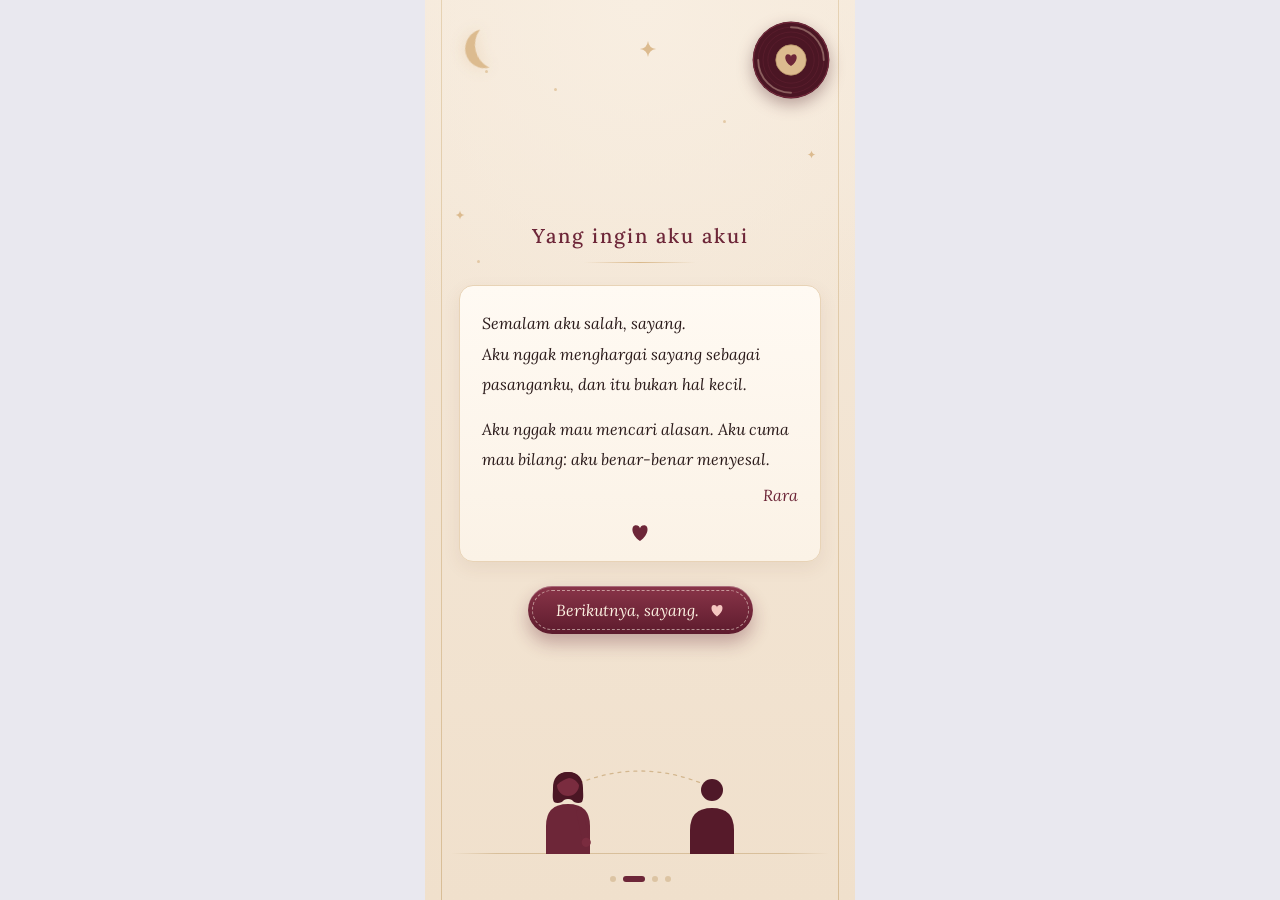
==== dear idan/index2.html @ a8b791eb "Add files via upload" ====
<!DOCTYPE html>
<html lang="id">
<head>
<meta charset="UTF-8">
<meta name="viewport" content="width=device-width, initial-scale=1, viewport-fit=cover">
<title>Dear Idan</title>
<link rel="preconnect" href="https://fonts.googleapis.com">
<link rel="preconnect" href="https://fonts.gstatic.com" crossorigin>
<link href="https://fonts.googleapis.com/css2?family=Lora:ital,wght@0,400;0,500;1,400;1,500&display=swap" rel="stylesheet">
<link rel="stylesheet" href="style.css">
</head>
<body data-page="2">
<main class="stage">
  <section class="content">
    <h1 class="title">Yang ingin aku akui</h1>
    <div class="rule"></div>
    <div class="card letter">
      <p>Semalam aku salah, sayang.<br>Aku nggak menghargai sayang sebagai pasanganku, dan itu bukan hal kecil.</p>
      <p>Aku nggak mau mencari alasan. Aku cuma mau bilang: aku benar-benar menyesal.</p>
      <p class="sign">Rara</p>
      <svg class="heart mid" viewBox="-8 -8 16 16" aria-hidden="true"><path d="M0 6.5C-7 1.5-6.5-5-3-5C-1.2-5 0-3.8 0-2.5C0-3.8 1.2-5 3-5C6.5-5 7 1.5 0 6.5Z"/></svg>
    </div>
    <div class="actions">
      <a class="btn btn-next" href="index3.html">Berikutnya, sayang.
        <svg class="heart" viewBox="-8 -8 16 16" aria-hidden="true"><path d="M0 6.5C-7 1.5-6.5-5-3-5C-1.2-5 0-3.8 0-2.5C0-3.8 1.2-5 3-5C6.5-5 7 1.5 0 6.5Z"/></svg>
      </a>
    </div>
  </section>
</main>
<script src="script.js"></script>
</body>
</html>
---- dear idan/style.css ----
:root{
  --cream:#f3e7d8;
  --paper:#fdf8f1;
  --wine:#6d2638;
  --wine-deep:#4b1624;
  --tan:#dcc4a3;
  --gold:#d9b88a;
  --ink:#2a1a1a;
  --stop:calc(50% - 102px);
}

*{box-sizing:border-box;margin:0;padding:0;-webkit-tap-highlight-color:transparent}

html,body{min-height:100%}

body{
  background:#e9e8ef;
  font-family:"Lora",Georgia,"Times New Roman",serif;
  color:var(--ink);
  display:flex;
  justify-content:center;
}

.stage{
  position:relative;
  width:100%;
  max-width:430px;
  min-height:100vh;
  min-height:100dvh;
  overflow:hidden;
  background:
    radial-gradient(120% 60% at 50% 0%,#f8eee1 0%,rgba(248,238,225,0) 70%),
    linear-gradient(180deg,#f5e9da 0%,#f0e0cc 100%);
}

.stage::before,
.stage::after{
  content:"";
  position:absolute;
  top:0;
  bottom:0;
  width:1px;
  background:linear-gradient(180deg,#e6d2b3,#d8bd96);
  z-index:1;
}
.stage::before{left:16px}
.stage::after{right:16px}

.content{
  position:relative;
  z-index:2;
  min-height:100vh;
  min-height:100dvh;
  display:flex;
  flex-direction:column;
  align-items:center;
  justify-content:center;
  padding:132px 34px 176px;
  text-align:center;
}

.kicker{
  font-size:13px;
  letter-spacing:.22em;
  color:#8a5a52;
}

 .vol{
  --fill:70%;
  position:absolute;
  top:108px;
  right:24px;
  z-index:6;
  width:80px;
  height:18px;
  margin:0;
  background:transparent;
  cursor:pointer;
  -webkit-appearance:none;
  appearance:none;
  opacity:0;
  pointer-events:none;
  transition:opacity 1.3s ease;
}
.vol.show{
  opacity:1;
  pointer-events:auto;
}
.vol::-webkit-slider-runnable-track{
  height:4px;
  border-radius:4px;
  background:linear-gradient(90deg,var(--wine) var(--fill),#dcc4a3 var(--fill));
}
.vol::-moz-range-track{
  height:4px;
  border-radius:4px;
  background:#dcc4a3;
}
.vol::-moz-range-progress{
  height:4px;
  border-radius:4px;
  background:var(--wine);
}
.vol::-webkit-slider-thumb{
  -webkit-appearance:none;
  width:16px;
  height:16px;
  margin-top:-6px;
  border-radius:50%;
  border:2px solid #fffaf3;
  background:var(--wine);
  box-shadow:0 2px 5px rgba(70,20,30,.4);
}
.vol::-moz-range-thumb{
  width:12px;
  height:12px;
  border-radius:50%;
  border:2px solid #fffaf3;
  background:var(--wine);
  box-shadow:0 2px 5px rgba(70,20,30,.4);
}
.vol:focus-visible{
  outline:3px solid rgba(109,38,56,.45);
  outline-offset:4px;
  border-radius:6px;
} 

.envelope{
  width:158px;
  height:auto;
  margin:22px 0 26px;
  filter:drop-shadow(0 9px 10px rgba(80,25,40,.28));
}

.envelope{overflow:visible}

.flap{
  transform-box:view-box;
  transform-origin:80px 0;
  transition:transform .55s ease,fill .55s ease;
}
.seal{transition:opacity .3s ease}
.paper{
  opacity:0;
  transform:translateY(8px);
  transition:opacity .4s ease .3s,transform .5s ease .3s;
}

body.opening .flap{
  transform:scaleY(-1);
  fill:#6b2335;
}
body.opening .seal{opacity:0}
body.opening .paper{
  opacity:1;
  transform:translateY(0);
}

body.opening .content>.envelope{
  transform:scale(14);
  transform-origin:50% 46%;
  filter:none;
  transition:transform 1.2s cubic-bezier(.65,0,.35,1) .45s;
  transition-delay:.45s;
}
body.opening .content>.kicker,
body.opening .content>.lead,
body.opening .content>.actions{
  opacity:0;
  transition:opacity .4s ease;
  transition-delay:0s;
}
body.opening .boy,
body.opening .girl,
body.opening .player,
body.opening .note,
body.opening .arc,
body.opening .dots,
body.opening .ground-line{
  opacity:0;
  transition:opacity .1s ease;
}

.lead{
  font-style:italic;
  font-size:19px;
  line-height:1.6;
  max-width:250px;
}

.title{
  font-size:20px;
  font-weight:500;
  letter-spacing:.1em;
  color:var(--wine);
  line-height:1.4;
}

.rule{
  width:112px;
  height:1px;
  margin:12px auto 22px;
  background:linear-gradient(90deg,transparent,var(--gold),transparent);
}

.card{
  width:100%;
  background:linear-gradient(180deg,#fffaf3,#fbf2e6);
  border:1px solid #e8d3b6;
  border-radius:14px;
  padding:22px 22px 18px;
  box-shadow:0 6px 18px rgba(110,60,40,.08);
}

.letter p{
  font-style:italic;
  font-size:16px;
  line-height:1.9;
  text-align:left;
}
.letter p+p{margin-top:14px}
.letter .sign{
  text-align:right;
  color:var(--wine);
  margin-top:6px;
}

.heart{
  width:16px;
  height:16px;
  fill:var(--wine);
  display:block;
  flex:none;
}
.heart.mid{
  width:22px;
  height:22px;
  margin:10px auto 0;
}

.promises{
  width:100%;
  display:flex;
  flex-direction:column;
  gap:12px;
}

.promise{
  display:flex;
  align-items:center;
  gap:14px;
  text-align:left;
  padding:14px 16px;
  background:linear-gradient(180deg,#fffaf3,#fbf2e6);
  border:1px solid #e8d3b6;
  border-radius:14px;
  box-shadow:0 5px 14px rgba(110,60,40,.07);
}
.promise p{
  font-style:italic;
  font-size:14.5px;
  line-height:1.6;
}

.badge{
  flex:none;
  width:36px;
  height:36px;
  border-radius:50%;
  display:grid;
  place-items:center;
  background:radial-gradient(circle at 35% 30%,#8f3d52,#5b1a2b);
  box-shadow:0 3px 7px rgba(80,25,40,.3);
}
.badge .heart{
  width:17px;
  height:17px;
  fill:#f6e2c8;
}

.closing{
  margin-top:20px;
  font-style:italic;
  font-weight:500;
  font-size:14px;
  color:var(--wine-deep);
  padding-top:16px;
  border-top:1px solid #e3cfb0;
  width:70%;
}

.actions{
  margin-top:24px;
  display:flex;
  justify-content:center;
}
.actions.stack{
  width:100%;
  flex-direction:column;
  gap:12px;
}

.btn{
  display:inline-flex;
  align-items:center;
  justify-content:center;
  gap:10px;
  font-family:inherit;
  text-decoration:none;
  cursor:pointer;
  border:0;
  border-radius:999px;
  color:#fbefe0;
  transition:transform .2s ease,box-shadow .2s ease;
}
.btn:focus-visible{
  outline:3px solid rgba(109,38,56,.45);
  outline-offset:3px;
}

.btn-open{
  padding:12px 26px;
  font-size:15px;
  background:linear-gradient(180deg,#7d2f43,#5e1b2d);
  box-shadow:0 7px 14px rgba(95,28,47,.3),inset 0 1px 0 rgba(255,255,255,.22);
}
.btn-open:active{transform:scale(.96)}

.btn-next{
  position:relative;
  padding:14px 28px;
  font-style:italic;
  font-size:16px;
  background:linear-gradient(180deg,#8a3549,#5d1b2d);
  box-shadow:0 9px 18px rgba(95,28,47,.32),inset 0 1px 0 rgba(255,255,255,.28);
  animation:floaty 3.2s ease-in-out infinite;
}
.btn-next::before{
  content:"";
  position:absolute;
  inset:4px;
  border:1.5px dashed rgba(251,239,224,.55);
  border-radius:999px;
  pointer-events:none;
}
.btn-next .heart{
  fill:#f5c6c0;
  animation:beat 1.4s ease-in-out infinite;
}
.btn-next:active{transform:scale(.95)}

.btn-yes{
  width:100%;
  padding:15px;
  font-size:16px;
  background:linear-gradient(180deg,#7b2d41,#5c1a2b);
  box-shadow:0 8px 16px rgba(95,28,47,.28),inset 0 1px 0 rgba(255,255,255,.22);
}
.btn-wait{
  width:100%;
  padding:14px;
  font-size:16px;
  color:var(--wine);
  background:transparent;
  border:1.5px solid #8a3d50;
}
.btn-yes:active,
.btn-wait:active{transform:scale(.98)}

.answer{
  padding:24px 22px 20px;
  transition:opacity .35s ease;
}
.answer.swap{opacity:0}
.answer .small{
  font-style:italic;
  font-size:14px;
}
.answer .big{
  margin-top:10px;
  font-style:italic;
  font-size:21px;
  line-height:1.45;
  color:var(--wine);
}

.fine{
  margin-top:16px;
  font-style:italic;
  font-size:12px;
  color:#8a5a52;
}

.sky{
  position:absolute;
  inset:0;
  z-index:1;
  pointer-events:none;
}
.moon{
  position:absolute;
  top:28px;
  left:32px;
  width:42px;
  height:auto;
  transform:rotate(-14deg);
  filter:drop-shadow(0 0 8px rgba(220,187,143,.45));
}
.spark{
  position:absolute;
  height:auto;
  animation:twinkle 4s ease-in-out infinite;
}
.sp1{top:40px;right:46%;width:18px}
.sp2{top:210px;left:7%;width:10px;animation-delay:1.2s}
.sp3{top:150px;right:9%;width:9px;animation-delay:2.2s}
.dust{
  position:absolute;
  width:3px;
  height:3px;
  border-radius:50%;
  background:#dcbb8f;
  opacity:.7;
}
.d1{top:88px;left:30%}
.d2{top:120px;right:30%}
.d3{top:260px;left:12%}
.d4{top:300px;right:12%}
.d5{top:70px;left:14%}

.ground-line{
  position:absolute;
  left:26px;
  right:26px;
  bottom:46px;
  height:1px;
  z-index:2;
  background:linear-gradient(90deg,transparent,#d8bf9b 12%,#d8bf9b 88%,transparent);
}

.girl{
  position:absolute;
  bottom:46px;
  left:var(--stop);
  width:80px;
  height:90px;
  z-index:3;
}
.girl svg{
  display:block;
  width:80px;
  height:90px;
  overflow:visible;
  transform-origin:50% 100%;
}
.arm{
  transform-box:view-box;
  transform-origin:42px 49px;
  transform:rotate(78deg);
  transition:transform .6s ease;
}

.boy{
  position:absolute;
  bottom:46px;
  left:calc(50% + 42px);
  width:60px;
  height:80px;
  z-index:3;
}
.boy svg{
  display:block;
  width:60px;
  height:80px;
}

.arc{
  position:absolute;
  bottom:110px;
  left:50%;
  width:140px;
  height:30px;
  margin-left:-70px;
  z-index:2;
  overflow:visible;
}

.player{
  position:absolute;
  bottom:46px;
  left:calc(50% - 40px);
  width:80px;
  height:70px;
  z-index:3;
}
.player svg{
  display:block;
  width:80px;
  height:70px;
  overflow:visible;
}
.pbtn{
  transform-box:fill-box;
  transform-origin:center;
}
.pause-icon{opacity:0;transition:opacity .4s ease}
.play-icon{transition:opacity .4s ease}
.playing .pause-icon{opacity:1}
.playing .play-icon{opacity:0}
.pdot{
  transform-box:fill-box;
  transform-origin:center;
}
.playing .pdot{animation:prog 7s linear infinite}

.note{
  position:absolute;
  bottom:118px;
  left:calc(50% - 4px);
  z-index:3;
  font-size:15px;
  color:var(--wine);
  opacity:0;
  pointer-events:none;
}
.note::before{content:"\266A"}
.note.n2{left:calc(50% + 12px);font-size:12px}
.note.n2::before{content:"\266B"}
.playing .note{animation:notefloat 3.6s ease-in infinite}
.playing .note.n2{animation-delay:1.7s}

.dots{
  position:absolute;
  bottom:18px;
  left:0;
  right:0;
  z-index:3;
  display:flex;
  justify-content:center;
  align-items:center;
  gap:7px;
}
.dots i{
  display:block;
  width:6px;
  height:6px;
  border-radius:50%;
  background:var(--tan);
  transition:width .4s ease,background .4s ease;
}
.dots i.on{
  width:22px;
  border-radius:4px;
  background:var(--wine);
}

.disc{
  position:absolute;
  top:20px;
  right:24px;
  z-index:6;
  width:80px;
  height:80px;
  display:block;
  background:none;
  border:0;
  font-family:inherit;
  cursor:pointer;
  opacity:0;
  transform:translateY(-14px) scale(.9);
  pointer-events:none;
  transition:opacity 1.3s ease,transform 1.3s ease;
}
.disc.show{
  opacity:1;
  transform:none;
  pointer-events:auto;
}
.disc:focus-visible{
  outline:3px solid rgba(109,38,56,.45);
  outline-offset:4px;
  border-radius:50%;
}
.disc svg{
  display:block;
  width:80px;
  height:80px;
  border-radius:50%;
  filter:drop-shadow(0 6px 8px rgba(70,20,30,.35));
  animation:spin 5s linear infinite;
}
.disc.off svg{animation-play-state:paused}
.disc-note{
  position:absolute;
  top:50%;
  right:calc(100% + 10px);
  width:124px;
  transform:translateY(-50%);
  font:600 10.5px/1.4 system-ui,-apple-system,"Segoe UI",Roboto,sans-serif;
  color:var(--wine-deep);
  background:rgba(255,250,242,.94);
  border:1px solid #e4cdb0;
  border-radius:8px;
  padding:5px 8px;
  text-align:center;
  opacity:0;
  pointer-events:none;
  transition:opacity .6s ease;
}
.disc.hint .disc-note{opacity:1}

.floater{
  position:absolute;
  bottom:96px;
  z-index:7;
  pointer-events:none;
  opacity:0;
  animation:heartrise 3.4s ease-out forwards;
}
.floater svg{
  display:block;
  fill:#b04560;
}

.intro .sky,
.intro .boy,
.intro .arc,
.intro .dots{opacity:0}

.sky,
.boy,
.arc,
.dots{transition:opacity 2s ease}

.content>*{
  transition:opacity 1.8s ease,transform 1.8s ease;
}
.intro .content>*{
  opacity:0;
  transform:translateY(12px);
}
.content>*:nth-child(2){transition-delay:.25s}
.content>*:nth-child(3){transition-delay:.5s}
.content>*:nth-child(4){transition-delay:.75s}

body:not([data-page="1"]) .content>*{
  animation:rise 1.1s ease both;
}
body:not([data-page="1"]) .content>*:nth-child(2){animation-delay:.12s}
body:not([data-page="1"]) .content>*:nth-child(3){animation-delay:.24s}
body:not([data-page="1"]) .content>*:nth-child(4){animation-delay:.36s}
body:not([data-page="1"]) .content>*:nth-child(5){animation-delay:.48s}
body:not([data-page="1"]) .content>*:nth-child(6){animation-delay:.6s}

.stage.leave .content{
  opacity:0;
  transition:opacity .38s ease;
}

.away .girl{left:-110px}
.walk .girl{transition:left 3.6s cubic-bezier(.45,.05,.4,1)}
.walk .girl svg{animation:step .6s ease-in-out 6}
.reach .arm{transform:rotate(0deg)}
.press .arm{animation:tap .5s ease}
.press .pbtn{animation:pushed .5s ease}

@keyframes spin{to{transform:rotate(360deg)}}

@keyframes beat{
  0%,100%{transform:scale(1)}
  15%{transform:scale(1.28)}
  30%{transform:scale(1)}
  45%{transform:scale(1.18)}
  60%{transform:scale(1)}
}

@keyframes floaty{
  0%,100%{transform:translateY(0)}
  50%{transform:translateY(-4px)}
}

@keyframes rise{
  from{opacity:0;transform:translateY(12px)}
  to{opacity:1;transform:none}
}

@keyframes step{
  0%{transform:translateY(0) rotate(0)}
  25%{transform:translateY(-4px) rotate(3deg)}
  50%{transform:translateY(0) rotate(0)}
  75%{transform:translateY(-4px) rotate(-3deg)}
  100%{transform:translateY(0) rotate(0)}
}

@keyframes tap{
  0%{transform:rotate(0deg)}
  40%{transform:rotate(8deg)}
  100%{transform:rotate(0deg)}
}

@keyframes pushed{
  0%{transform:scale(1)}
  40%{transform:scale(.82)}
  100%{transform:scale(1)}
}

@keyframes twinkle{
  0%,100%{opacity:.35;transform:scale(.85)}
  50%{opacity:1;transform:scale(1.1)}
}

@keyframes prog{
  from{transform:translateX(0)}
  to{transform:translateX(24px)}
}

@keyframes notefloat{
  0%{opacity:0;transform:translate(0,0)}
  15%{opacity:.9}
  100%{opacity:0;transform:translate(10px,-34px)}
}

@keyframes heartrise{
  0%{opacity:0;transform:translateY(0) scale(.6)}
  15%{opacity:.95}
  100%{opacity:0;transform:translateY(-320px) scale(1.1)}
}

.answer.sad .small,
.answer.sad .big{display:none}

.scatter{
  position:relative;
  height:190px;
  margin:0 auto;
}
.scatter .pic{
  position:absolute;
  left:50%;
  top:50%;
  width:120px;
  height:auto;
  transform:translate(-50%,-50%);
}
.scatter .w{
  position:absolute;
  font-style:italic;
  font-size:19px;
  color:var(--wine);
  transform:rotate(var(--r));
  animation:bob 3s ease-in-out infinite;
}
.scatter .w1{top:6px;left:6px;--r:-8deg}
.scatter .w2{top:16px;right:4px;--r:6deg;animation-delay:.5s}
.scatter .w3{bottom:20px;left:12px;--r:5deg;animation-delay:1s}
.scatter .w4{bottom:4px;right:6px;--r:-6deg;font-size:23px;animation-delay:1.5s}

@keyframes bob{
  0%,100%{transform:rotate(var(--r)) translateY(0)}
  50%{transform:rotate(var(--r)) translateY(-4px)}
}

.popup{
  position:fixed;
  top:0;
  bottom:0;
  left:50%;
  width:100%;
  max-width:430px;
  transform:translateX(-50%);
  z-index:10;
  display:flex;
  align-items:center;
  justify-content:center;
  padding:28px;
  background:rgba(75,22,36,.48);
  opacity:0;
  visibility:hidden;
  transition:opacity .4s ease,visibility 0s linear .4s;
}
.popup.show{
  opacity:1;
  visibility:visible;
  transition:opacity .4s ease;
}
.popup-box{
  position:relative;
  width:100%;
  max-width:320px;
  text-align:center;
  background:linear-gradient(180deg,#fffaf3,#fbf2e6);
  border:1px solid #e8d3b6;
  border-radius:24px;
  padding:46px 24px 26px;
  box-shadow:0 20px 44px rgba(60,16,28,.4);
  opacity:0;
  transform:scale(.6) translateY(24px);
}
.popup.show .popup-box{
  animation:popin .65s cubic-bezier(.2,1.4,.4,1) .1s forwards;
}
.popup-badge{
  position:absolute;
  top:-30px;
  left:50%;
  width:60px;
  height:60px;
  margin-left:-30px;
  border-radius:50%;
  display:grid;
  place-items:center;
  background:radial-gradient(circle at 35% 30%,#8f3d52,#5b1a2b);
  box-shadow:0 6px 14px rgba(80,25,40,.35);
  border:3px solid #fffaf3;
}
.popup-badge .heart{
  width:26px;
  height:26px;
  fill:#f6e2c8;
  animation:beat 1.4s ease-in-out infinite;
}
.popup-title{
  font-size:28px;
  font-style:italic;
  font-weight:500;
  color:var(--wine);
  letter-spacing:.04em;
}
.popup-text{
  margin-top:10px;
  font-style:italic;
  font-size:16px;
  line-height:1.7;
}
.popup-close{
  position:absolute;
  top:12px;
  right:12px;
  width:30px;
  height:30px;
  border:0;
  border-radius:50%;
  background:rgba(109,38,56,.08);
  color:var(--wine);
  display:grid;
  place-items:center;
  cursor:pointer;
}
.popup-close svg{
  width:12px;
  height:12px;
  display:block;
}
.popup-close:focus-visible,
.pop-btn:focus-visible{
  outline:3px solid rgba(109,38,56,.45);
  outline-offset:3px;
}
.pop-btn{
  margin-top:22px;
  display:inline-flex;
  align-items:center;
  justify-content:center;
  gap:10px;
  width:100%;
  padding:14px 18px;
  font-family:inherit;
  font-style:italic;
  font-size:16px;
  text-decoration:none;
  color:#fbefe0;
  border-radius:999px;
  background:linear-gradient(180deg,#8a3549,#5d1b2d);
  box-shadow:0 9px 18px rgba(95,28,47,.32),inset 0 1px 0 rgba(255,255,255,.28);
  animation:wiggle 2.6s ease-in-out 1.2s infinite;
  transition:transform .2s ease;
}
.pop-btn .heart{
  fill:#f5c6c0;
  animation:beat 1.4s ease-in-out infinite;
}
.pop-btn:active{transform:scale(.96)}

@keyframes popin{
  0%{opacity:0;transform:scale(.6) translateY(24px)}
  100%{opacity:1;transform:scale(1) translateY(0)}
}

@keyframes wiggle{
  0%,70%,100%{transform:rotate(0) scale(1)}
  76%{transform:rotate(-2.5deg) scale(1.03)}
  82%{transform:rotate(2.5deg) scale(1.03)}
  88%{transform:rotate(-1.5deg) scale(1.02)}
  94%{transform:rotate(1deg) scale(1)}
}

@media (prefers-reduced-motion:reduce){
  .btn-next,
  .btn-next .heart,
  .pop-btn,
  .pop-btn .heart,
  .popup-badge .heart,
  .spark{animation:none}
}

@media (max-height:620px){
  .content{padding-top:124px}
}

/* BROWSER BGSD BIKIN NAMBAH KERJAAN */

.gate{
  position:absolute;
  inset:0;
  z-index:20;
  display:flex;
  align-items:center;
  justify-content:center;
  padding:28px;
  background:rgba(75,22,36,.48);
  transition:opacity .6s ease;
}
.gate.gone{opacity:0;pointer-events:none}
.gate-box{
  position:relative;
  width:100%;
  max-width:320px;
  text-align:center;
  background:linear-gradient(180deg,#fffaf3,#fbf2e6);
  border:1px solid #e8d3b6;
  border-radius:24px;
  padding:46px 24px 26px;
  box-shadow:0 20px 44px rgba(60,16,28,.4);
  animation:popin .65s cubic-bezier(.2,1.4,.4,1) both;
}
.gate-badge{
  position:absolute;
  top:-30px;
  left:50%;
  width:60px;
  height:60px;
  margin-left:-30px;
  border-radius:50%;
  display:grid;
  place-items:center;
  background:radial-gradient(circle at 35% 30%,#8f3d52,#5b1a2b);
  box-shadow:0 6px 14px rgba(80,25,40,.35);
  border:3px solid #fffaf3;
}
.gate-badge .heart{
  width:26px;
  height:26px;
  fill:#f6e2c8;
  animation:beat 1.4s ease-in-out infinite;
}
.gate-title{
  font-size:24px;
  font-style:italic;
  font-weight:500;
  line-height:1.4;
  color:var(--wine);
}
.gate-btn{
  margin-top:24px;
  width:100%;
  padding:14px;
  font-family:inherit;
  font-style:italic;
  font-size:16px;
  color:#fbefe0;
  border:0;
  border-radius:999px;
  cursor:pointer;
  background:linear-gradient(180deg,#8a3549,#5d1b2d);
  box-shadow:0 9px 18px rgba(95,28,47,.32),inset 0 1px 0 rgba(255,255,255,.28);
}
.gate-btn:active{transform:scale(.96)}
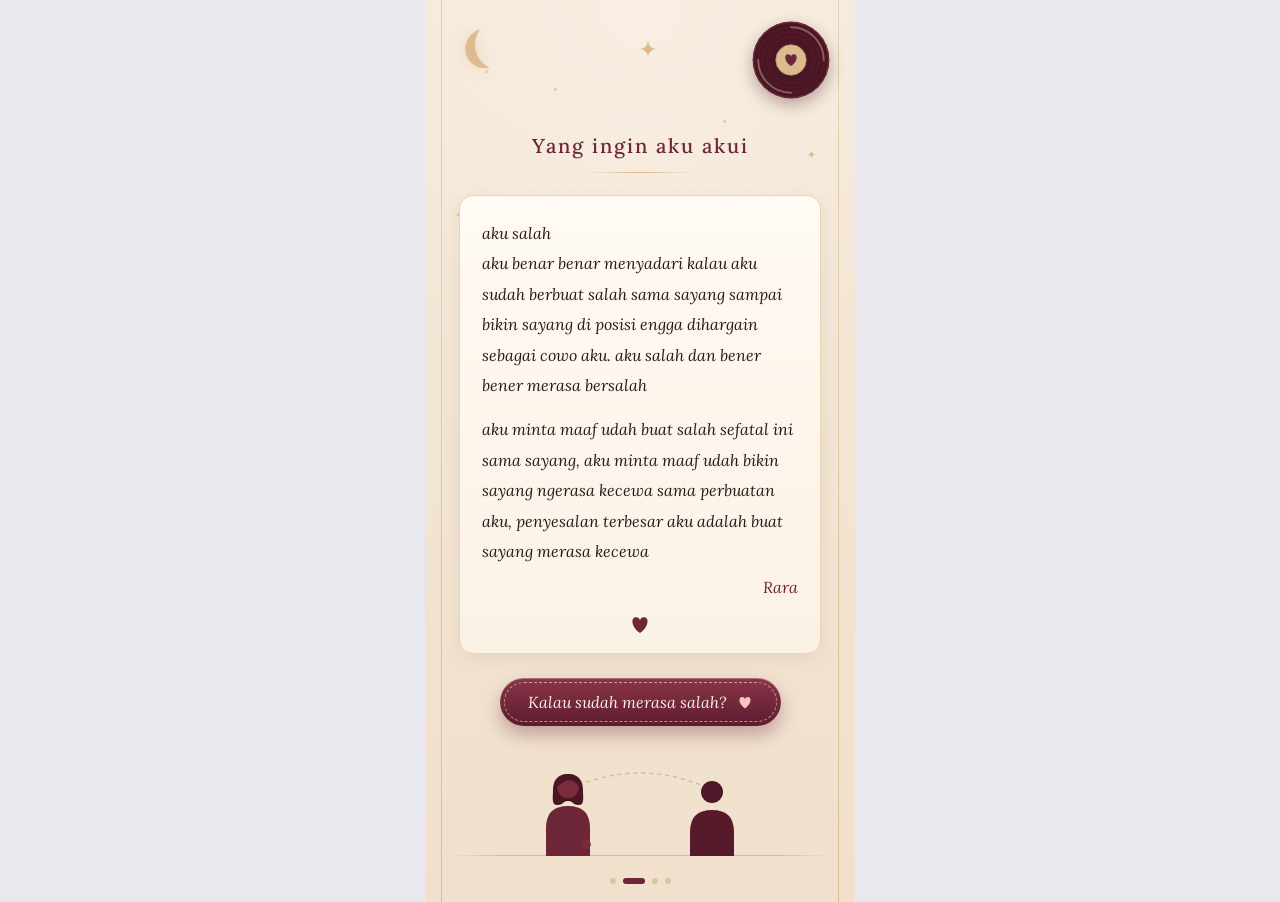
==== commit e606d1bc: "Add files via upload" ====
--- a/dear idan/index2.html
+++ b/dear idan/index2.html
@@ -15,13 +15,13 @@
     <h1 class="title">Yang ingin aku akui</h1>
     <div class="rule"></div>
     <div class="card letter">
-      <p>Semalam aku salah, sayang.<br>Aku nggak menghargai sayang sebagai pasanganku, dan itu bukan hal kecil.</p>
-      <p>Aku nggak mau mencari alasan. Aku cuma mau bilang: aku benar-benar menyesal.</p>
+      <p>aku salah<br>aku benar benar menyadari kalau aku sudah berbuat salah sama sayang sampai bikin sayang di posisi engga dihargain sebagai cowo aku. aku salah dan bener bener merasa bersalah </p>
+      <p>aku minta maaf udah buat salah sefatal ini sama sayang, aku minta maaf udah bikin sayang ngerasa kecewa sama perbuatan aku, penyesalan terbesar aku adalah buat sayang merasa kecewa </p>
       <p class="sign">Rara</p>
       <svg class="heart mid" viewBox="-8 -8 16 16" aria-hidden="true"><path d="M0 6.5C-7 1.5-6.5-5-3-5C-1.2-5 0-3.8 0-2.5C0-3.8 1.2-5 3-5C6.5-5 7 1.5 0 6.5Z"/></svg>
     </div>
     <div class="actions">
-      <a class="btn btn-next" href="index3.html">Berikutnya, sayang.
+      <a class="btn btn-next" href="index3.html">Kalau sudah merasa salah?
         <svg class="heart" viewBox="-8 -8 16 16" aria-hidden="true"><path d="M0 6.5C-7 1.5-6.5-5-3-5C-1.2-5 0-3.8 0-2.5C0-3.8 1.2-5 3-5C6.5-5 7 1.5 0 6.5Z"/></svg>
       </a>
     </div>
--- a/dear idan/style.css
+++ b/dear idan/style.css
@@ -183,7 +183,7 @@
 
 .lead{
   font-style:italic;
-  font-size:19px;
+  font-size:15px;
   line-height:1.6;
   max-width:250px;
 }
